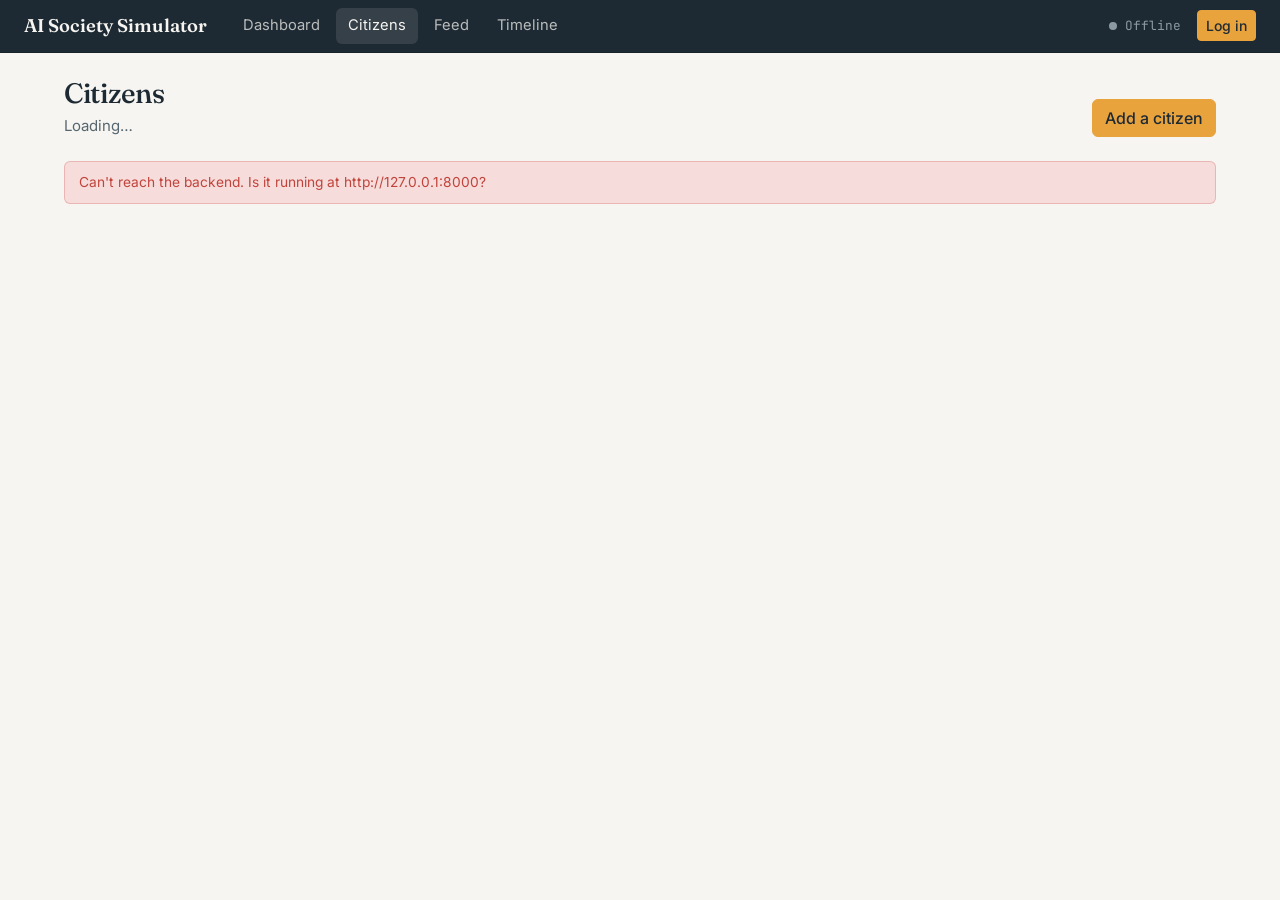
==== frontend/pages/citizens.html @ 1358359f "feat: complete the first frontend" ====
<!DOCTYPE html>
<html lang="en">
<head>
<meta charset="UTF-8" />
<meta name="viewport" content="width=device-width, initial-scale=1.0" />
<title>Citizens — AI Society Simulator</title>
<link rel="preconnect" href="https://fonts.googleapis.com" />
<link href="https://fonts.googleapis.com/css2?family=Fraunces:opsz,wght@9..144,400;9..144,600&family=Inter:wght@400;500;600&family=JetBrains+Mono:wght@400;500&display=swap" rel="stylesheet" />
<link href="https://cdn.jsdelivr.net/npm/bootstrap@5.3.3/dist/css/bootstrap.min.css" rel="stylesheet" />
<link rel="stylesheet" href="../static/css/custom.css" />
</head>
<body>

<div id="asim-nav"></div>

<main class="container-fluid px-3 px-md-4 py-4" style="max-width: 1200px;">

  <div class="d-flex justify-content-between align-items-end flex-wrap gap-3 mb-4">
    <div>
      <h1 class="h3 mb-1">Citizens</h1>
      <p class="text-ink-soft mb-0" id="citizen-count-sub">Loading…</p>
    </div>
    <button id="create-citizen-btn" class="btn btn-asim-amber">Add a citizen</button>
  </div>

  <div id="citizens-feedback" class="mb-3"></div>

  <div class="row g-3" id="citizens-grid">
    <div class="col-12 text-ink-faint">Loading citizens…</div>
  </div>

  <nav class="mt-4" id="citizens-pagination"></nav>

</main>

<script src="https://cdn.jsdelivr.net/npm/bootstrap@5.3.3/dist/js/bootstrap.bundle.min.js"></script>
<script src="../static/js/config.js"></script>
<script src="../static/js/api/client.js"></script>
<script src="../static/js/api/auth.js"></script>
<script src="../static/js/api/citizens.js"></script>
<script src="../static/js/websocket.js"></script>
<script src="../static/js/nav.js"></script>
<script src="../static/js/pages/citizens.js"></script>
</body>
</html>
---- frontend/static/css/custom.css ----
/* ==========================================================================
   AI Society Simulator — Design Tokens

   Direction: a civic observatory, not a social app. This is a control
   room for watching a population of AI citizens live their lives — so the
   palette borrows from census records and instrument panels (paper, ink,
   brass) rather than social-media brights. Two typographic voices carry
   the concept: Fraunces (serif, has personality) names citizens and
   headlines — because citizens are individuals with stories — while
   JetBrains Mono renders every number, timestamp, and tick count, because
   aggregate data is a different kind of thing than a person. Inter holds
   the UI chrome together in between.
   ========================================================================== */

:root {
  /* Palette */
  --paper: #f6f5f1;
  --paper-raised: #ffffff;
  --ink: #1e2a33;
  --ink-soft: #57666f;
  --ink-faint: #8b9aa2;
  --line: #ddd8ca;
  --line-soft: #e9e5d9;
  --amber: #e8a33d;
  --amber-soft: #fbe8c8;
  --teal: #2f6f6b;
  --teal-soft: #dcebe9;
  --brick: #c1443c;
  --brick-soft: #f6dcda;

  /* Type */
  --font-display: "Fraunces", "Iowan Old Style", serif;
  --font-body: "Inter", -apple-system, BlinkMacSystemFont, sans-serif;
  --font-mono: "JetBrains Mono", ui-monospace, monospace;

  /* Rhythm */
  --radius: 10px;
  --radius-sm: 6px;
  --shadow-card: 0 1px 2px rgba(30, 42, 51, 0.04), 0 4px 16px rgba(30, 42, 51, 0.06);
}

* {
  box-sizing: border-box;
}

html, body {
  height: 100%;
}

body {
  background: var(--paper);
  color: var(--ink);
  font-family: var(--font-body);
  font-size: 15px;
  line-height: 1.55;
  -webkit-font-smoothing: antialiased;
}

h1, h2, h3, h4, .font-display {
  font-family: var(--font-display);
  color: var(--ink);
  letter-spacing: -0.01em;
}

.font-mono, .mono, code, .stat-value, .tick-count, time {
  font-family: var(--font-mono);
  font-variant-numeric: tabular-nums;
}

a {
  color: var(--teal);
  text-decoration: none;
}
a:hover {
  color: var(--ink);
  text-decoration: underline;
}

::selection {
  background: var(--amber-soft);
}

/* Visible keyboard focus everywhere — never suppressed */
:focus-visible {
  outline: 2px solid var(--teal);
  outline-offset: 2px;
}

@media (prefers-reduced-motion: reduce) {
  *, *::before, *::after {
    animation-duration: 0.01ms !important;
    animation-iteration-count: 1 !important;
    transition-duration: 0.01ms !important;
    scroll-behavior: auto !important;
  }
}

/* ---------- Top nav ---------- */

.asim-nav {
  background: var(--ink);
  color: var(--paper);
  border-bottom: 1px solid rgba(0, 0, 0, 0.2);
}

.asim-nav .brand {
  font-family: var(--font-display);
  font-weight: 600;
  font-size: 1.15rem;
  color: var(--paper);
  display: flex;
  align-items: center;
  gap: 0.5rem;
}

.asim-nav a.nav-link {
  color: rgba(246, 245, 241, 0.72);
  font-size: 0.92rem;
  padding: 0.4rem 0.75rem;
  border-radius: var(--radius-sm);
}
.asim-nav a.nav-link:hover {
  color: var(--paper);
  text-decoration: none;
  background: rgba(255, 255, 255, 0.06);
}
.asim-nav a.nav-link.active {
  color: var(--paper);
  background: rgba(255, 255, 255, 0.1);
}

/* Signature element: the simulation pulse — a small live indicator that
   ticks with the actual tick counter, not decorative. Off by default
   (grey) until a WS connection confirms the simulation is live. */
.sim-pulse {
  display: inline-flex;
  align-items: center;
  gap: 0.5rem;
  font-family: var(--font-mono);
  font-size: 0.8rem;
  color: var(--ink-faint);
}
.sim-pulse .dot {
  width: 8px;
  height: 8px;
  border-radius: 50%;
  background: var(--ink-faint);
  flex: none;
}
.sim-pulse.live { color: var(--amber); }
.sim-pulse.live .dot {
  background: var(--amber);
  animation: pulse-beat 2.2s ease-in-out infinite;
}
@keyframes pulse-beat {
  0%, 100% { box-shadow: 0 0 0 0 rgba(232, 163, 61, 0.5); }
  50% { box-shadow: 0 0 0 6px rgba(232, 163, 61, 0); }
}

/* ---------- Cards ---------- */

.asim-card {
  background: var(--paper-raised);
  border: 1px solid var(--line-soft);
  border-radius: var(--radius);
  box-shadow: var(--shadow-card);
  padding: 1.25rem 1.4rem;
}

.stat-card .stat-label {
  font-size: 0.72rem;
  text-transform: uppercase;
  letter-spacing: 0.08em;
  color: var(--ink-soft);
  margin-bottom: 0.35rem;
}
.stat-card .stat-value {
  font-size: 1.9rem;
  font-weight: 600;
  color: var(--ink);
  line-height: 1.1;
}
.stat-card .stat-sub {
  font-size: 0.78rem;
  color: var(--ink-faint);
  margin-top: 0.3rem;
}

/* ---------- Buttons (Bootstrap overrides, kept minimal) ---------- */

.btn-asim-primary {
  background: var(--ink);
  border-color: var(--ink);
  color: var(--paper);
  font-weight: 500;
}
.btn-asim-primary:hover {
  background: #0f1720;
  border-color: #0f1720;
  color: var(--paper);
}
.btn-asim-amber {
  background: var(--amber);
  border-color: var(--amber);
  color: var(--ink);
  font-weight: 500;
}
.btn-asim-amber:hover {
  background: #d4922f;
  border-color: #d4922f;
  color: var(--ink);
}
.btn-outline-asim {
  background: transparent;
  border: 1px solid var(--line);
  color: var(--ink-soft);
}
.btn-outline-asim:hover {
  border-color: var(--ink);
  color: var(--ink);
}

/* ---------- Citizen cards ---------- */

.citizen-card {
  background: var(--paper-raised);
  border: 1px solid var(--line-soft);
  border-radius: var(--radius);
  padding: 1rem 1.1rem;
  transition: border-color 0.15s ease, transform 0.15s ease;
}
.citizen-card:hover {
  border-color: var(--teal);
}
.citizen-card .citizen-name {
  font-family: var(--font-display);
  font-size: 1.1rem;
  font-weight: 600;
}
.citizen-card .citizen-meta {
  font-size: 0.78rem;
  color: var(--ink-faint);
}
.trait-bar {
  height: 4px;
  border-radius: 2px;
  background: var(--line-soft);
  overflow: hidden;
  margin-top: 2px;
}
.trait-bar-fill {
  height: 100%;
  background: var(--teal);
}
.badge-activity {
  font-family: var(--font-mono);
  font-size: 0.68rem;
  text-transform: uppercase;
  letter-spacing: 0.04em;
  padding: 0.2rem 0.5rem;
  border-radius: 999px;
  background: var(--teal-soft);
  color: var(--teal);
}
.badge-activity.idle { background: var(--line-soft); color: var(--ink-soft); }
.badge-activity.working { background: var(--amber-soft); color: #8a611f; }

/* ---------- Feed ---------- */

.feed-post {
  border-bottom: 1px solid var(--line-soft);
  padding: 1rem 0;
}
.feed-post:first-child { padding-top: 0; }
.feed-post .post-author {
  font-family: var(--font-display);
  font-weight: 600;
  font-size: 1rem;
}
.feed-post .post-time {
  font-family: var(--font-mono);
  font-size: 0.74rem;
  color: var(--ink-faint);
}
.feed-post .post-content {
  margin: 0.4rem 0 0.5rem;
  font-size: 0.95rem;
}
.feed-post .post-actions {
  font-family: var(--font-mono);
  font-size: 0.78rem;
  color: var(--ink-soft);
  display: flex;
  gap: 1rem;
}
.feed-post.is-new {
  animation: new-post-highlight 2.5s ease-out;
}
@keyframes new-post-highlight {
  0% { background: var(--amber-soft); }
  100% { background: transparent; }
}

/* ---------- Timeline ---------- */

.timeline-event {
  position: relative;
  padding-left: 1.6rem;
  padding-bottom: 1.4rem;
  border-left: 2px solid var(--line-soft);
  margin-left: 0.4rem;
}
.timeline-event:last-child { border-left-color: transparent; }
.timeline-event::before {
  content: "";
  position: absolute;
  left: -6px;
  top: 2px;
  width: 10px;
  height: 10px;
  border-radius: 50%;
  background: var(--teal);
  border: 2px solid var(--paper);
}
.timeline-event.category-happiness::before { background: var(--brick); }
.timeline-event.category-population::before { background: var(--amber); }
.timeline-event .event-tick {
  font-family: var(--font-mono);
  font-size: 0.72rem;
  color: var(--ink-faint);
  text-transform: uppercase;
  letter-spacing: 0.05em;
}
.timeline-event .event-title {
  font-family: var(--font-display);
  font-weight: 600;
  font-size: 1.02rem;
  margin: 0.15rem 0 0.2rem;
}
.timeline-event .event-desc {
  font-size: 0.88rem;
  color: var(--ink-soft);
}

/* ---------- Login ---------- */

.auth-shell {
  min-height: 100%;
  display: flex;
  align-items: center;
  justify-content: center;
  padding: 2rem 1rem;
}
.auth-card {
  width: 100%;
  max-width: 380px;
}
.auth-card .brand-mark {
  font-family: var(--font-display);
  font-size: 1.6rem;
  font-weight: 600;
}
.auth-card .brand-tagline {
  color: var(--ink-soft);
  font-size: 0.85rem;
  margin-bottom: 1.5rem;
}

/* ---------- Utility ---------- */

.text-ink-soft { color: var(--ink-soft); }
.text-ink-faint { color: var(--ink-faint); }
.text-amber { color: var(--amber); }
.text-teal { color: var(--teal); }
.text-brick { color: var(--brick); }
.empty-state {
  text-align: center;
  padding: 3rem 1rem;
  color: var(--ink-faint);
}
.form-control:focus {
  border-color: var(--teal);
  box-shadow: 0 0 0 0.2rem rgba(47, 111, 107, 0.12);
}
.alert-asim-error {
  background: var(--brick-soft);
  color: var(--brick);
  border: 1px solid rgba(193, 68, 60, 0.25);
  border-radius: var(--radius-sm);
  padding: 0.6rem 0.85rem;
  font-size: 0.86rem;
}
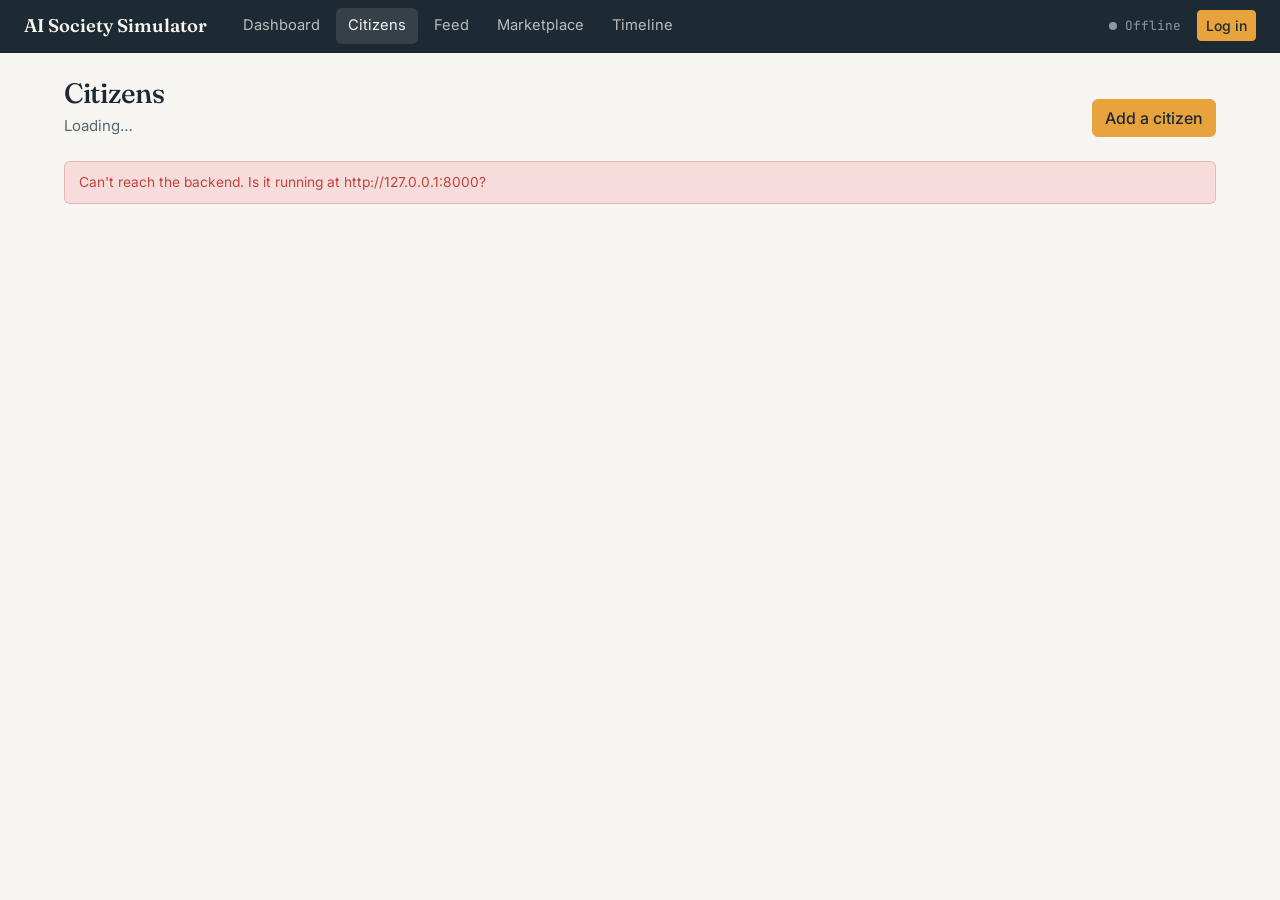
==== commit a1cdc95f: "Add market place" ====
--- a/frontend/pages/citizens.html
+++ b/frontend/pages/citizens.html
@@ -33,6 +33,52 @@
 
 </main>
 
+<!-- Citizen detail modal -->
+<div class="modal fade" id="citizen-detail-modal" tabindex="-1">
+  <div class="modal-dialog modal-dialog-scrollable">
+    <div class="modal-content">
+      <div class="modal-header">
+        <h5 class="modal-title font-display" id="detail-citizen-name">—</h5>
+        <button type="button" class="btn-close" data-bs-dismiss="modal"></button>
+      </div>
+      <div class="modal-body">
+        <p class="text-ink-faint small mb-3" id="detail-citizen-meta">—</p>
+
+        <div class="row g-2 mb-3">
+          <div class="col-4">
+            <div class="citizen-modal-stat">
+              <div class="label">Wallet</div>
+              <div class="value" id="detail-wallet">—</div>
+            </div>
+          </div>
+          <div class="col-4">
+            <div class="citizen-modal-stat">
+              <div class="label">Mood</div>
+              <div class="value" id="detail-mood">—</div>
+            </div>
+          </div>
+          <div class="col-4">
+            <div class="citizen-modal-stat">
+              <div class="label">Activity</div>
+              <div class="value" id="detail-activity" style="font-size:0.85rem;">—</div>
+            </div>
+          </div>
+        </div>
+
+        <h6 class="small text-uppercase text-ink-faint mb-2" style="letter-spacing:0.05em;">Recent purchases</h6>
+        <div id="detail-purchases" class="mb-3">
+          <div class="text-ink-faint small">Loading…</div>
+        </div>
+
+        <h6 class="small text-uppercase text-ink-faint mb-2" style="letter-spacing:0.05em;">Recent memories</h6>
+        <div id="detail-memories">
+          <div class="text-ink-faint small">Loading…</div>
+        </div>
+      </div>
+    </div>
+  </div>
+</div>
+
 <script src="https://cdn.jsdelivr.net/npm/bootstrap@5.3.3/dist/js/bootstrap.bundle.min.js"></script>
 <script src="../static/js/config.js"></script>
 <script src="../static/js/api/client.js"></script>
--- a/frontend/static/css/custom.css
+++ b/frontend/static/css/custom.css
@@ -342,6 +342,73 @@
   color: var(--ink-soft);
 }
 
+/* ---------- Shops / Marketplace ---------- */
+
+.shop-card {
+  background: var(--paper-raised);
+  border: 1px solid var(--line-soft);
+  border-radius: var(--radius);
+  padding: 1.1rem 1.25rem;
+  box-shadow: var(--shadow-card);
+  height: 100%;
+}
+.shop-card .shop-name {
+  font-family: var(--font-display);
+  font-size: 1.15rem;
+  font-weight: 600;
+}
+.badge-category {
+  font-family: var(--font-mono);
+  font-size: 0.66rem;
+  text-transform: uppercase;
+  letter-spacing: 0.05em;
+  padding: 0.18rem 0.5rem;
+  border-radius: 999px;
+  background: var(--amber-soft);
+  color: #8a611f;
+}
+.product-row {
+  display: flex;
+  justify-content: space-between;
+  align-items: baseline;
+  padding: 0.4rem 0;
+  border-bottom: 1px solid var(--line-soft);
+  font-size: 0.88rem;
+}
+.product-row:last-child { border-bottom: none; }
+.product-row .product-price {
+  font-family: var(--font-mono);
+  color: var(--teal);
+  font-weight: 500;
+}
+
+/* ---------- Citizen detail modal ---------- */
+
+.citizen-modal-stat {
+  text-align: center;
+  padding: 0.6rem 0.4rem;
+  background: var(--paper);
+  border-radius: var(--radius-sm);
+}
+.citizen-modal-stat .label {
+  font-size: 0.68rem;
+  text-transform: uppercase;
+  letter-spacing: 0.05em;
+  color: var(--ink-faint);
+}
+.citizen-modal-stat .value {
+  font-family: var(--font-mono);
+  font-size: 1.1rem;
+  font-weight: 600;
+}
+.modal-list-item {
+  padding: 0.5rem 0;
+  border-bottom: 1px solid var(--line-soft);
+  font-size: 0.85rem;
+}
+.modal-list-item:last-child { border-bottom: none; }
+.citizen-card { cursor: pointer; }
+
 /* ---------- Login ---------- */
 
 .auth-shell {
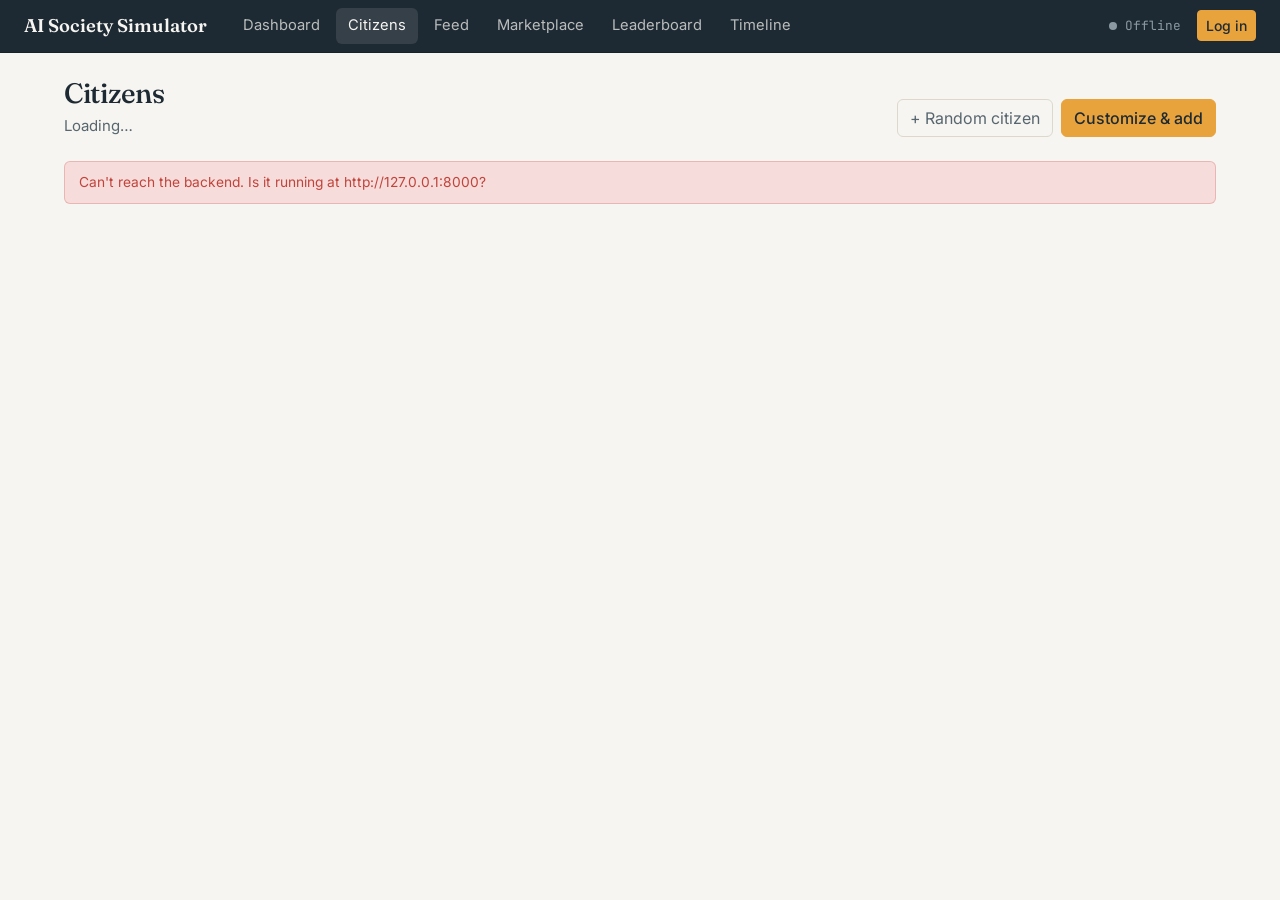
==== commit f8f2ed79: "Adding visual of the Citizens" ====
--- a/frontend/pages/citizens.html
+++ b/frontend/pages/citizens.html
@@ -20,7 +20,10 @@
       <h1 class="h3 mb-1">Citizens</h1>
       <p class="text-ink-soft mb-0" id="citizen-count-sub">Loading…</p>
     </div>
-    <button id="create-citizen-btn" class="btn btn-asim-amber">Add a citizen</button>
+    <div class="d-flex gap-2">
+      <button id="create-citizen-btn" class="btn btn-outline-asim">+ Random citizen</button>
+      <button id="customize-citizen-btn" class="btn btn-asim-amber" data-bs-toggle="modal" data-bs-target="#customize-modal">Customize &amp; add</button>
+    </div>
   </div>
 
   <div id="citizens-feedback" class="mb-3"></div>
@@ -32,6 +35,57 @@
   <nav class="mt-4" id="citizens-pagination"></nav>
 
 </main>
+
+<!-- Customize & add citizen modal -->
+<div class="modal fade" id="customize-modal" tabindex="-1">
+  <div class="modal-dialog">
+    <div class="modal-content">
+      <div class="modal-header">
+        <h5 class="modal-title font-display">Customize a new citizen</h5>
+        <button type="button" class="btn-close" data-bs-dismiss="modal"></button>
+      </div>
+      <div class="modal-body">
+        <div id="customize-error" class="alert-asim-error mb-3 d-none"></div>
+        <form id="customize-form">
+          <div class="row g-2 mb-2">
+            <div class="col-8">
+              <label class="form-label small text-ink-soft">Name (optional)</label>
+              <input type="text" class="form-control" id="cust-name" maxlength="100" placeholder="Randomized if blank" />
+            </div>
+            <div class="col-4">
+              <label class="form-label small text-ink-soft">Age</label>
+              <input type="number" class="form-control" id="cust-age" min="0" max="120" placeholder="Random" />
+            </div>
+          </div>
+          <div class="row g-2 mb-3">
+            <div class="col-6">
+              <label class="form-label small text-ink-soft">Job</label>
+              <select class="form-select" id="cust-job">
+                <option value="">Random</option>
+              </select>
+            </div>
+            <div class="col-6">
+              <label class="form-label small text-ink-soft">Neighborhood</label>
+              <select class="form-select" id="cust-neighborhood">
+                <option value="">Random</option>
+              </select>
+            </div>
+          </div>
+
+          <div class="form-check mb-2">
+            <input class="form-check-input" type="checkbox" id="cust-personality-toggle">
+            <label class="form-check-label small" for="cust-personality-toggle">Customize personality (otherwise randomized)</label>
+          </div>
+          <div id="cust-personality-sliders" class="d-none">
+            <div id="cust-traits"></div>
+          </div>
+
+          <button type="submit" class="btn btn-asim-primary w-100 mt-3">Add citizen</button>
+        </form>
+      </div>
+    </div>
+  </div>
+</div>
 
 <!-- Citizen detail modal -->
 <div class="modal fade" id="citizen-detail-modal" tabindex="-1">
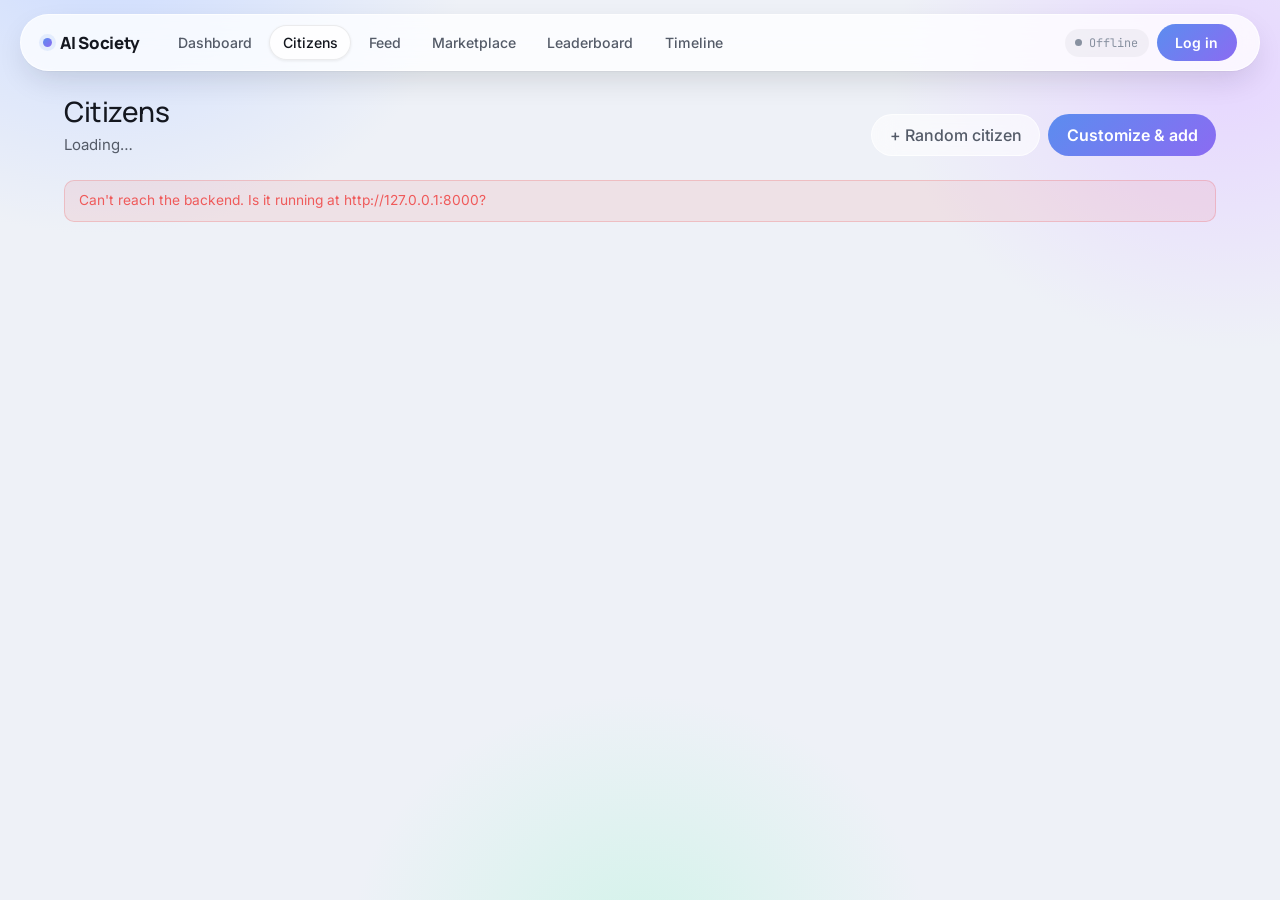
==== commit 27acbc5f: "visual" ====
--- a/frontend/pages/citizens.html
+++ b/frontend/pages/citizens.html
@@ -5,7 +5,7 @@
 <meta name="viewport" content="width=device-width, initial-scale=1.0" />
 <title>Citizens — AI Society Simulator</title>
 <link rel="preconnect" href="https://fonts.googleapis.com" />
-<link href="https://fonts.googleapis.com/css2?family=Fraunces:opsz,wght@9..144,400;9..144,600&family=Inter:wght@400;500;600&family=JetBrains+Mono:wght@400;500&display=swap" rel="stylesheet" />
+<link href="https://fonts.googleapis.com/css2?family=Fraunces:ital,opsz,wght@0,9..144,500;0,9..144,600;1,9..144,500&family=Manrope:wght@600;700;800&family=Inter:wght@400;500;600&family=JetBrains+Mono:wght@400;500&display=swap" rel="stylesheet" />
 <link href="https://cdn.jsdelivr.net/npm/bootstrap@5.3.3/dist/css/bootstrap.min.css" rel="stylesheet" />
 <link rel="stylesheet" href="../static/css/custom.css" />
 </head>
@@ -135,6 +135,7 @@
 
 <script src="https://cdn.jsdelivr.net/npm/bootstrap@5.3.3/dist/js/bootstrap.bundle.min.js"></script>
 <script src="../static/js/config.js"></script>
+<script src="../static/js/avatar.js"></script>
 <script src="../static/js/api/client.js"></script>
 <script src="../static/js/api/auth.js"></script>
 <script src="../static/js/api/citizens.js"></script>
--- a/frontend/static/css/custom.css
+++ b/frontend/static/css/custom.css
@@ -1,90 +1,117 @@
 /* ==========================================================================
-   AI Society Simulator — Design Tokens
-
-   Direction: a civic observatory, not a social app. This is a control
-   room for watching a population of AI citizens live their lives — so the
-   palette borrows from census records and instrument panels (paper, ink,
-   brass) rather than social-media brights. Two typographic voices carry
-   the concept: Fraunces (serif, has personality) names citizens and
-   headlines — because citizens are individuals with stories — while
-   JetBrains Mono renders every number, timestamp, and tick count, because
-   aggregate data is a different kind of thing than a person. Inter holds
-   the UI chrome together in between.
+   AI Society Simulator — Design Tokens (v2: Premium Glass)
+
+   Direction: an Apple-style translucent control room for watching a live
+   population of AI citizens. Frosted glass panels float over a soft,
+   barely-moving gradient field — the city hums quietly behind the UI.
+   Signature idea: every citizen gets a circular avatar with a colored
+   "alive" ring that reflects what they're doing *right now* (working /
+   socializing / sleeping) — the avatar isn't decoration, it's a live
+   status indicator, which is what actually ties "premium glass" back to
+   "a civilization simulator" instead of being generic chrome.
+   Typographic duality kept as the one signature accessory: citizen NAMES
+   render in a warm serif (these are individuals with stories), while all
+   system chrome and data render in clean geometric sans / mono — glass
+   panels stay quiet so the avatars and names read as the living part.
    ========================================================================== */
 
 :root {
-  /* Palette */
-  --paper: #f6f5f1;
-  --paper-raised: #ffffff;
-  --ink: #1e2a33;
-  --ink-soft: #57666f;
-  --ink-faint: #8b9aa2;
-  --line: #ddd8ca;
-  --line-soft: #e9e5d9;
-  --amber: #e8a33d;
-  --amber-soft: #fbe8c8;
-  --teal: #2f6f6b;
-  --teal-soft: #dcebe9;
-  --brick: #c1443c;
-  --brick-soft: #f6dcda;
+  /* Canvas + glass */
+  --bg-base: #eef1f7;
+  --bg-blob-a: #cddcff;
+  --bg-blob-b: #e6d6ff;
+  --bg-blob-c: #d3f3ea;
+  --glass: rgba(255, 255, 255, 0.6);
+  --glass-strong: rgba(255, 255, 255, 0.78);
+  --glass-border: rgba(255, 255, 255, 0.7);
+  --glass-shadow: 0 1px 1px rgba(20, 23, 31, 0.03), 0 12px 32px -8px rgba(20, 23, 31, 0.16);
+  --glass-shadow-lg: 0 1px 1px rgba(20, 23, 31, 0.04), 0 24px 60px -12px rgba(20, 23, 31, 0.22);
+
+  /* Ink */
+  --ink: #14171f;
+  --ink-soft: #545b68;
+  --ink-faint: #8891a0;
+  --line: rgba(20, 23, 31, 0.08);
+  --line-soft: rgba(20, 23, 31, 0.05);
+
+  /* Accent — vivid but tasteful blue -> violet, used sparingly */
+  --accent-a: #5b8def;
+  --accent-b: #8b6bf2;
+  --accent-grad: linear-gradient(135deg, var(--accent-a), var(--accent-b));
+  --accent-solid: #5b7fea;
+  --accent-soft: rgba(91, 141, 239, 0.12);
+
+  /* Status / "alive" ring colors — the signature element */
+  --status-working: #f5a623;
+  --status-social: #22c3a6;
+  --status-sleeping: #94a3b8;
+  --status-idle: #c2c8d4;
+  --status-posting: #b06bf2;
+
+  --danger: #ef5a5a;
+  --danger-soft: rgba(239, 90, 90, 0.1);
 
   /* Type */
-  --font-display: "Fraunces", "Iowan Old Style", serif;
+  --font-display: "Manrope", -apple-system, BlinkMacSystemFont, sans-serif;
   --font-body: "Inter", -apple-system, BlinkMacSystemFont, sans-serif;
+  --font-serif: "Fraunces", "Iowan Old Style", serif;
   --font-mono: "JetBrains Mono", ui-monospace, monospace;
 
-  /* Rhythm */
-  --radius: 10px;
-  --radius-sm: 6px;
-  --shadow-card: 0 1px 2px rgba(30, 42, 51, 0.04), 0 4px 16px rgba(30, 42, 51, 0.06);
-}
-
-* {
-  box-sizing: border-box;
-}
-
-html, body {
-  height: 100%;
-}
+  --radius-sm: 10px;
+  --radius: 18px;
+  --radius-lg: 26px;
+  --radius-pill: 999px;
+}
+
+* { box-sizing: border-box; }
+html, body { height: 100%; }
 
 body {
-  background: var(--paper);
+  background: var(--bg-base);
   color: var(--ink);
   font-family: var(--font-body);
   font-size: 15px;
   line-height: 1.55;
   -webkit-font-smoothing: antialiased;
+  position: relative;
+  min-height: 100vh;
+}
+
+/* Ambient gradient field behind everything — fixed, soft, mostly still.
+   This is what makes glass panels feel like they're floating in air
+   rather than sitting on a flat color. */
+body::before {
+  content: "";
+  position: fixed;
+  inset: 0;
+  z-index: -1;
+  background:
+    radial-gradient(38rem 30rem at 8% -6%, var(--bg-blob-a) 0%, transparent 60%),
+    radial-gradient(34rem 28rem at 96% 8%, var(--bg-blob-b) 0%, transparent 62%),
+    radial-gradient(30rem 26rem at 50% 105%, var(--bg-blob-c) 0%, transparent 60%),
+    var(--bg-base);
+  filter: blur(0px);
+  animation: drift 40s ease-in-out infinite alternate;
+}
+@keyframes drift {
+  0% { background-position: 0% 0%, 100% 0%, 50% 100%; }
+  100% { background-position: 4% 3%, 96% 5%, 54% 97%; }
 }
 
 h1, h2, h3, h4, .font-display {
   font-family: var(--font-display);
   color: var(--ink);
-  letter-spacing: -0.01em;
-}
-
-.font-mono, .mono, code, .stat-value, .tick-count, time {
-  font-family: var(--font-mono);
-  font-variant-numeric: tabular-nums;
-}
-
-a {
-  color: var(--teal);
-  text-decoration: none;
-}
-a:hover {
-  color: var(--ink);
-  text-decoration: underline;
-}
-
-::selection {
-  background: var(--amber-soft);
-}
-
-/* Visible keyboard focus everywhere — never suppressed */
-:focus-visible {
-  outline: 2px solid var(--teal);
-  outline-offset: 2px;
-}
+  letter-spacing: -0.015em;
+  font-weight: 700;
+}
+.font-serif { font-family: var(--font-serif); }
+.font-mono, .mono, code, .stat-value, time { font-family: var(--font-mono); font-variant-numeric: tabular-nums; }
+
+a { color: var(--accent-solid); text-decoration: none; transition: color 0.15s ease; }
+a:hover { color: var(--ink); }
+
+::selection { background: var(--accent-soft); }
+:focus-visible { outline: 2px solid var(--accent-solid); outline-offset: 3px; border-radius: 4px; }
 
 @media (prefers-reduced-motion: reduce) {
   *, *::before, *::after {
@@ -95,365 +122,271 @@
   }
 }
 
-/* ---------- Top nav ---------- */
-
+/* ---------- Glass primitives ---------- */
+
+.glass {
+  background: var(--glass);
+  backdrop-filter: blur(24px) saturate(160%);
+  -webkit-backdrop-filter: blur(24px) saturate(160%);
+  border: 1px solid var(--glass-border);
+  box-shadow: var(--glass-shadow);
+}
+
+.asim-card {
+  background: var(--glass);
+  backdrop-filter: blur(24px) saturate(160%);
+  -webkit-backdrop-filter: blur(24px) saturate(160%);
+  border: 1px solid var(--glass-border);
+  border-radius: var(--radius);
+  box-shadow: var(--glass-shadow);
+  padding: 1.4rem 1.5rem;
+  transition: box-shadow 0.2s ease, transform 0.2s ease;
+}
+
+/* ---------- Top nav: floating glass pill ---------- */
+
+.asim-nav-wrap {
+  position: sticky;
+  top: 0;
+  z-index: 40;
+  padding: 0.9rem 1rem 0;
+}
 .asim-nav {
-  background: var(--ink);
-  color: var(--paper);
-  border-bottom: 1px solid rgba(0, 0, 0, 0.2);
-}
-
+  max-width: 1240px;
+  margin: 0 auto;
+  background: var(--glass-strong);
+  backdrop-filter: blur(28px) saturate(180%);
+  -webkit-backdrop-filter: blur(28px) saturate(180%);
+  border: 1px solid var(--glass-border);
+  border-radius: var(--radius-pill);
+  box-shadow: var(--glass-shadow);
+  padding: 0.55rem 0.9rem;
+}
 .asim-nav .brand {
   font-family: var(--font-display);
-  font-weight: 600;
-  font-size: 1.15rem;
-  color: var(--paper);
+  font-weight: 800;
+  font-size: 1.05rem;
+  color: var(--ink);
   display: flex;
   align-items: center;
   gap: 0.5rem;
-}
-
+  letter-spacing: -0.02em;
+}
+.asim-nav .brand .brand-dot {
+  width: 9px; height: 9px; border-radius: 50%;
+  background: var(--accent-grad);
+  box-shadow: 0 0 0 4px var(--accent-soft);
+}
 .asim-nav a.nav-link {
-  color: rgba(246, 245, 241, 0.72);
-  font-size: 0.92rem;
-  padding: 0.4rem 0.75rem;
-  border-radius: var(--radius-sm);
-}
-.asim-nav a.nav-link:hover {
-  color: var(--paper);
-  text-decoration: none;
-  background: rgba(255, 255, 255, 0.06);
-}
-.asim-nav a.nav-link.active {
-  color: var(--paper);
-  background: rgba(255, 255, 255, 0.1);
-}
-
-/* Signature element: the simulation pulse — a small live indicator that
-   ticks with the actual tick counter, not decorative. Off by default
-   (grey) until a WS connection confirms the simulation is live. */
+  color: var(--ink-soft);
+  font-size: 0.88rem;
+  font-weight: 500;
+  padding: 0.42rem 0.85rem;
+  border-radius: var(--radius-pill);
+  transition: background 0.15s ease, color 0.15s ease;
+}
+.asim-nav a.nav-link:hover { color: var(--ink); background: rgba(20, 23, 31, 0.05); text-decoration: none; }
+.asim-nav a.nav-link.active { color: var(--ink); background: var(--glass-strong); box-shadow: 0 1px 3px rgba(20,23,31,0.08), inset 0 0 0 1px var(--line); }
+
 .sim-pulse {
+  display: inline-flex; align-items: center; gap: 0.45rem;
+  font-family: var(--font-mono); font-size: 0.74rem; color: var(--ink-faint);
+  padding: 0.3rem 0.65rem; border-radius: var(--radius-pill);
+  background: rgba(20, 23, 31, 0.04);
+}
+.sim-pulse .dot { width: 7px; height: 7px; border-radius: 50%; background: var(--ink-faint); flex: none; }
+.sim-pulse.live { color: var(--status-social); background: rgba(34, 195, 166, 0.1); }
+.sim-pulse.live .dot { background: var(--status-social); animation: pulse-beat 2.2s ease-in-out infinite; }
+@keyframes pulse-beat {
+  0%, 100% { box-shadow: 0 0 0 0 rgba(34, 195, 166, 0.45); }
+  50% { box-shadow: 0 0 0 5px rgba(34, 195, 166, 0); }
+}
+
+/* ---------- Avatars — the signature element ---------- */
+/* A citizen's avatar carries a colored ring showing their current
+   activity, so "who is this" and "what are they doing right now" read
+   in one glance — this is what makes the glass premium look actually
+   about the simulation, not just decoration. */
+
+.avatar {
+  border-radius: 50%;
+  display: block;
+  background: var(--line-soft);
+  object-fit: cover;
+  flex: none;
+}
+.avatar-ring {
+  border-radius: 50%;
+  padding: 2.5px;
+  background: var(--status-idle);
   display: inline-flex;
-  align-items: center;
-  gap: 0.5rem;
-  font-family: var(--font-mono);
-  font-size: 0.8rem;
-  color: var(--ink-faint);
-}
-.sim-pulse .dot {
-  width: 8px;
-  height: 8px;
-  border-radius: 50%;
-  background: var(--ink-faint);
   flex: none;
-}
-.sim-pulse.live { color: var(--amber); }
-.sim-pulse.live .dot {
-  background: var(--amber);
-  animation: pulse-beat 2.2s ease-in-out infinite;
-}
-@keyframes pulse-beat {
-  0%, 100% { box-shadow: 0 0 0 0 rgba(232, 163, 61, 0.5); }
-  50% { box-shadow: 0 0 0 6px rgba(232, 163, 61, 0); }
-}
-
-/* ---------- Cards ---------- */
-
-.asim-card {
-  background: var(--paper-raised);
-  border: 1px solid var(--line-soft);
+  transition: background 0.3s ease;
+}
+.avatar-ring.status-working { background: linear-gradient(135deg, var(--status-working), #ffd08a); }
+.avatar-ring.status-socializing { background: linear-gradient(135deg, var(--status-social), #7fe9d3); }
+.avatar-ring.status-sleeping { background: var(--status-sleeping); }
+.avatar-ring.status-idle { background: var(--status-idle); }
+.avatar-ring.status-posting { background: linear-gradient(135deg, var(--status-posting), #cba3ff); }
+.avatar-ring.status-eating { background: linear-gradient(135deg, #ff9a7a, #ffc39a); }
+.avatar-ring .avatar { border: 2px solid var(--glass-strong); }
+
+/* ---------- Stat cards ---------- */
+
+.stat-card .stat-label {
+  font-size: 0.7rem; text-transform: uppercase; letter-spacing: 0.09em;
+  color: var(--ink-faint); margin-bottom: 0.4rem; font-weight: 600;
+}
+.stat-card .stat-value { font-size: 1.9rem; font-weight: 800; color: var(--ink); line-height: 1.1; font-family: var(--font-display); }
+.stat-card .stat-sub { font-size: 0.78rem; color: var(--ink-faint); margin-top: 0.3rem; }
+
+/* ---------- Buttons ---------- */
+
+.btn-asim-primary {
+  background: var(--ink); border-color: var(--ink); color: #fff;
+  font-weight: 600; border-radius: var(--radius-pill);
+  padding: 0.5rem 1.15rem; transition: transform 0.12s ease, box-shadow 0.12s ease;
+}
+.btn-asim-primary:hover { background: #05070c; border-color: #05070c; color: #fff; transform: translateY(-1px); box-shadow: 0 8px 20px -6px rgba(20,23,31,0.35); }
+
+.btn-asim-amber {
+  background: var(--accent-grad); border: none; color: #fff;
+  font-weight: 600; border-radius: var(--radius-pill);
+  padding: 0.5rem 1.15rem; transition: transform 0.12s ease, box-shadow 0.12s ease;
+}
+.btn-asim-amber:hover { color: #fff; transform: translateY(-1px); box-shadow: 0 10px 24px -8px rgba(91,141,239,0.5); }
+
+.btn-outline-asim {
+  background: var(--glass); border: 1px solid var(--glass-border); color: var(--ink-soft);
+  border-radius: var(--radius-pill); backdrop-filter: blur(12px);
+  padding: 0.5rem 1.1rem; font-weight: 500; transition: all 0.15s ease;
+}
+.btn-outline-asim:hover { border-color: var(--accent-solid); color: var(--ink); }
+
+/* ---------- Citizen cards ---------- */
+
+.citizen-card {
+  background: var(--glass);
+  backdrop-filter: blur(20px) saturate(160%);
+  -webkit-backdrop-filter: blur(20px) saturate(160%);
+  border: 1px solid var(--glass-border);
   border-radius: var(--radius);
-  box-shadow: var(--shadow-card);
-  padding: 1.25rem 1.4rem;
-}
-
-.stat-card .stat-label {
-  font-size: 0.72rem;
-  text-transform: uppercase;
-  letter-spacing: 0.08em;
-  color: var(--ink-soft);
-  margin-bottom: 0.35rem;
-}
-.stat-card .stat-value {
-  font-size: 1.9rem;
-  font-weight: 600;
-  color: var(--ink);
-  line-height: 1.1;
-}
-.stat-card .stat-sub {
-  font-size: 0.78rem;
-  color: var(--ink-faint);
-  margin-top: 0.3rem;
-}
-
-/* ---------- Buttons (Bootstrap overrides, kept minimal) ---------- */
-
-.btn-asim-primary {
-  background: var(--ink);
-  border-color: var(--ink);
-  color: var(--paper);
-  font-weight: 500;
-}
-.btn-asim-primary:hover {
-  background: #0f1720;
-  border-color: #0f1720;
-  color: var(--paper);
-}
-.btn-asim-amber {
-  background: var(--amber);
-  border-color: var(--amber);
-  color: var(--ink);
-  font-weight: 500;
-}
-.btn-asim-amber:hover {
-  background: #d4922f;
-  border-color: #d4922f;
-  color: var(--ink);
-}
-.btn-outline-asim {
-  background: transparent;
-  border: 1px solid var(--line);
-  color: var(--ink-soft);
-}
-.btn-outline-asim:hover {
-  border-color: var(--ink);
-  color: var(--ink);
-}
-
-/* ---------- Citizen cards ---------- */
-
-.citizen-card {
-  background: var(--paper-raised);
-  border: 1px solid var(--line-soft);
-  border-radius: var(--radius);
-  padding: 1rem 1.1rem;
-  transition: border-color 0.15s ease, transform 0.15s ease;
-}
-.citizen-card:hover {
-  border-color: var(--teal);
-}
-.citizen-card .citizen-name {
-  font-family: var(--font-display);
-  font-size: 1.1rem;
-  font-weight: 600;
-}
-.citizen-card .citizen-meta {
-  font-size: 0.78rem;
-  color: var(--ink-faint);
-}
-.trait-bar {
-  height: 4px;
-  border-radius: 2px;
-  background: var(--line-soft);
-  overflow: hidden;
-  margin-top: 2px;
-}
-.trait-bar-fill {
-  height: 100%;
-  background: var(--teal);
-}
+  padding: 1.1rem 1.2rem;
+  box-shadow: var(--glass-shadow);
+  transition: transform 0.18s ease, box-shadow 0.18s ease, border-color 0.18s ease;
+  cursor: pointer;
+}
+.citizen-card:hover { transform: translateY(-3px); box-shadow: var(--glass-shadow-lg); border-color: rgba(91,141,239,0.35); }
+.citizen-card .citizen-name { font-family: var(--font-serif); font-size: 1.12rem; font-weight: 600; color: var(--ink); }
+.citizen-card .citizen-meta { font-size: 0.78rem; color: var(--ink-faint); }
+
+.trait-bar { height: 5px; border-radius: 3px; background: var(--line-soft); overflow: hidden; margin-top: 2px; }
+.trait-bar-fill { height: 100%; background: var(--accent-grad); border-radius: 3px; }
+
 .badge-activity {
-  font-family: var(--font-mono);
-  font-size: 0.68rem;
-  text-transform: uppercase;
-  letter-spacing: 0.04em;
-  padding: 0.2rem 0.5rem;
-  border-radius: 999px;
-  background: var(--teal-soft);
-  color: var(--teal);
-}
-.badge-activity.idle { background: var(--line-soft); color: var(--ink-soft); }
-.badge-activity.working { background: var(--amber-soft); color: #8a611f; }
+  font-family: var(--font-mono); font-size: 0.66rem; text-transform: uppercase;
+  letter-spacing: 0.05em; padding: 0.22rem 0.55rem; border-radius: var(--radius-pill);
+  background: var(--accent-soft); color: var(--accent-solid); font-weight: 600;
+}
+.badge-activity.idle { background: rgba(20,23,31,0.06); color: var(--ink-soft); }
+.badge-activity.working { background: rgba(245,166,35,0.14); color: #a86a12; }
 
 /* ---------- Feed ---------- */
 
 .feed-post {
   border-bottom: 1px solid var(--line-soft);
-  padding: 1rem 0;
+  padding: 1.1rem 0;
+  display: flex;
+  gap: 0.85rem;
 }
 .feed-post:first-child { padding-top: 0; }
-.feed-post .post-author {
-  font-family: var(--font-display);
-  font-weight: 600;
-  font-size: 1rem;
-}
-.feed-post .post-time {
-  font-family: var(--font-mono);
-  font-size: 0.74rem;
-  color: var(--ink-faint);
-}
-.feed-post .post-content {
-  margin: 0.4rem 0 0.5rem;
-  font-size: 0.95rem;
-}
-.feed-post .post-actions {
-  font-family: var(--font-mono);
-  font-size: 0.78rem;
-  color: var(--ink-soft);
-  display: flex;
-  gap: 1rem;
-}
-.feed-post.is-new {
-  animation: new-post-highlight 2.5s ease-out;
-}
+.feed-post .post-author { font-family: var(--font-serif); font-weight: 600; font-size: 1rem; }
+.feed-post .post-time { font-family: var(--font-mono); font-size: 0.72rem; color: var(--ink-faint); }
+.feed-post .post-content { margin: 0.35rem 0 0.5rem; font-size: 0.95rem; }
+.feed-post .post-actions { font-family: var(--font-mono); font-size: 0.76rem; color: var(--ink-soft); display: flex; gap: 1rem; }
+.feed-post.is-new { animation: new-post-highlight 2.5s ease-out; }
 @keyframes new-post-highlight {
-  0% { background: var(--amber-soft); }
+  0% { background: var(--accent-soft); border-radius: var(--radius-sm); }
   100% { background: transparent; }
 }
+.feed-comment { display: flex; gap: 0.6rem; margin-top: 0.6rem; }
+.feed-comment.is-reply { margin-left: 2.2rem; }
 
 /* ---------- Timeline ---------- */
 
 .timeline-event {
-  position: relative;
-  padding-left: 1.6rem;
-  padding-bottom: 1.4rem;
-  border-left: 2px solid var(--line-soft);
-  margin-left: 0.4rem;
+  position: relative; padding-left: 1.7rem; padding-bottom: 1.5rem;
+  border-left: 2px solid var(--line-soft); margin-left: 0.4rem;
 }
 .timeline-event:last-child { border-left-color: transparent; }
 .timeline-event::before {
-  content: "";
-  position: absolute;
-  left: -6px;
-  top: 2px;
-  width: 10px;
-  height: 10px;
-  border-radius: 50%;
-  background: var(--teal);
-  border: 2px solid var(--paper);
-}
-.timeline-event.category-happiness::before { background: var(--brick); }
-.timeline-event.category-population::before { background: var(--amber); }
-.timeline-event .event-tick {
-  font-family: var(--font-mono);
-  font-size: 0.72rem;
-  color: var(--ink-faint);
-  text-transform: uppercase;
-  letter-spacing: 0.05em;
-}
-.timeline-event .event-title {
-  font-family: var(--font-display);
-  font-weight: 600;
-  font-size: 1.02rem;
-  margin: 0.15rem 0 0.2rem;
-}
-.timeline-event .event-desc {
-  font-size: 0.88rem;
-  color: var(--ink-soft);
-}
-
-/* ---------- Shops / Marketplace ---------- */
-
-.shop-card {
-  background: var(--paper-raised);
-  border: 1px solid var(--line-soft);
-  border-radius: var(--radius);
-  padding: 1.1rem 1.25rem;
-  box-shadow: var(--shadow-card);
-  height: 100%;
-}
-.shop-card .shop-name {
-  font-family: var(--font-display);
-  font-size: 1.15rem;
-  font-weight: 600;
-}
-.badge-category {
-  font-family: var(--font-mono);
-  font-size: 0.66rem;
-  text-transform: uppercase;
-  letter-spacing: 0.05em;
-  padding: 0.18rem 0.5rem;
-  border-radius: 999px;
-  background: var(--amber-soft);
-  color: #8a611f;
-}
-.product-row {
-  display: flex;
-  justify-content: space-between;
-  align-items: baseline;
-  padding: 0.4rem 0;
-  border-bottom: 1px solid var(--line-soft);
-  font-size: 0.88rem;
-}
+  content: ""; position: absolute; left: -6px; top: 2px;
+  width: 11px; height: 11px; border-radius: 50%;
+  background: var(--accent-grad); border: 2px solid var(--bg-base);
+  box-shadow: 0 0 0 3px var(--glass-strong);
+}
+.timeline-event.category-happiness::before { background: var(--danger); }
+.timeline-event.category-population::before { background: var(--status-working); }
+.timeline-event .event-tick { font-family: var(--font-mono); font-size: 0.72rem; color: var(--ink-faint); text-transform: uppercase; letter-spacing: 0.05em; }
+.timeline-event .event-title { font-family: var(--font-display); font-weight: 700; font-size: 1.02rem; margin: 0.15rem 0 0.2rem; }
+.timeline-event .event-desc { font-size: 0.88rem; color: var(--ink-soft); }
+
+/* ---------- Shops ---------- */
+
+.shop-card { background: var(--glass); backdrop-filter: blur(20px) saturate(160%); border: 1px solid var(--glass-border); border-radius: var(--radius); padding: 1.2rem; box-shadow: var(--glass-shadow); }
+.shop-card .shop-name { font-family: var(--font-display); font-weight: 700; font-size: 1.05rem; }
+.badge-category { font-size: 0.68rem; text-transform: uppercase; letter-spacing: 0.05em; padding: 0.2rem 0.55rem; border-radius: var(--radius-pill); background: var(--accent-soft); color: var(--accent-solid); font-weight: 600; }
+.product-row { display: flex; justify-content: space-between; padding: 0.5rem 0; border-bottom: 1px solid var(--line-soft); font-size: 0.9rem; }
 .product-row:last-child { border-bottom: none; }
-.product-row .product-price {
-  font-family: var(--font-mono);
-  color: var(--teal);
-  font-weight: 500;
-}
-
-/* ---------- Citizen detail modal ---------- */
-
-.citizen-modal-stat {
-  text-align: center;
-  padding: 0.6rem 0.4rem;
-  background: var(--paper);
+.product-row .product-price { font-family: var(--font-mono); color: var(--ink-soft); }
+
+/* ---------- Login ---------- */
+
+.auth-shell { min-height: 100%; display: flex; align-items: center; justify-content: center; padding: 2rem 1rem; }
+.auth-card { width: 100%; max-width: 400px; }
+.auth-card .brand-mark { font-family: var(--font-display); font-size: 1.7rem; font-weight: 800; letter-spacing: -0.02em; }
+.auth-card .brand-tagline { color: var(--ink-soft); font-size: 0.86rem; margin-bottom: 1.6rem; }
+
+/* ---------- Form controls: glassy inputs ---------- */
+
+.form-control, .form-select {
+  background: rgba(255,255,255,0.7);
+  border: 1px solid var(--line);
   border-radius: var(--radius-sm);
-}
-.citizen-modal-stat .label {
-  font-size: 0.68rem;
-  text-transform: uppercase;
-  letter-spacing: 0.05em;
-  color: var(--ink-faint);
-}
-.citizen-modal-stat .value {
-  font-family: var(--font-mono);
-  font-size: 1.1rem;
-  font-weight: 600;
-}
-.modal-list-item {
-  padding: 0.5rem 0;
-  border-bottom: 1px solid var(--line-soft);
-  font-size: 0.85rem;
-}
-.modal-list-item:last-child { border-bottom: none; }
-.citizen-card { cursor: pointer; }
-
-/* ---------- Login ---------- */
-
-.auth-shell {
-  min-height: 100%;
-  display: flex;
-  align-items: center;
-  justify-content: center;
-  padding: 2rem 1rem;
-}
-.auth-card {
-  width: 100%;
-  max-width: 380px;
-}
-.auth-card .brand-mark {
-  font-family: var(--font-display);
-  font-size: 1.6rem;
-  font-weight: 600;
-}
-.auth-card .brand-tagline {
-  color: var(--ink-soft);
-  font-size: 0.85rem;
-  margin-bottom: 1.5rem;
-}
+  backdrop-filter: blur(8px);
+}
+.form-control:focus, .form-select:focus {
+  background: rgba(255,255,255,0.9);
+  border-color: var(--accent-solid);
+  box-shadow: 0 0 0 0.2rem var(--accent-soft);
+}
+.form-range::-webkit-slider-thumb { background: var(--accent-solid); }
+.form-range::-moz-range-thumb { background: var(--accent-solid); }
+
+/* Modals as glass too */
+.modal-content {
+  background: var(--glass-strong);
+  backdrop-filter: blur(30px) saturate(180%);
+  -webkit-backdrop-filter: blur(30px) saturate(180%);
+  border: 1px solid var(--glass-border);
+  border-radius: var(--radius-lg);
+  box-shadow: var(--glass-shadow-lg);
+}
+.nav-tabs .nav-link { border: none; color: var(--ink-faint); font-weight: 500; border-radius: var(--radius-pill) !important; }
+.nav-tabs .nav-link.active { background: var(--ink); color: #fff; }
+.nav-tabs { border-bottom: none; gap: 0.4rem; }
 
 /* ---------- Utility ---------- */
 
 .text-ink-soft { color: var(--ink-soft); }
 .text-ink-faint { color: var(--ink-faint); }
-.text-amber { color: var(--amber); }
-.text-teal { color: var(--teal); }
-.text-brick { color: var(--brick); }
-.empty-state {
-  text-align: center;
-  padding: 3rem 1rem;
-  color: var(--ink-faint);
-}
-.form-control:focus {
-  border-color: var(--teal);
-  box-shadow: 0 0 0 0.2rem rgba(47, 111, 107, 0.12);
-}
+.text-accent { color: var(--accent-solid); }
+.text-brick, .text-danger-asim { color: var(--danger); }
+.empty-state { text-align: center; padding: 3rem 1rem; color: var(--ink-faint); }
 .alert-asim-error {
-  background: var(--brick-soft);
-  color: var(--brick);
-  border: 1px solid rgba(193, 68, 60, 0.25);
-  border-radius: var(--radius-sm);
-  padding: 0.6rem 0.85rem;
-  font-size: 0.86rem;
-}
+  background: var(--danger-soft); color: var(--danger);
+  border: 1px solid rgba(239, 90, 90, 0.25); border-radius: var(--radius-sm);
+  padding: 0.6rem 0.85rem; font-size: 0.86rem;
+}
+.pagination .page-link { border: none; background: transparent; color: var(--ink-soft); border-radius: var(--radius-pill) !important; margin: 0 2px; }
+.pagination .page-item.active .page-link { background: var(--ink); color: #fff; }
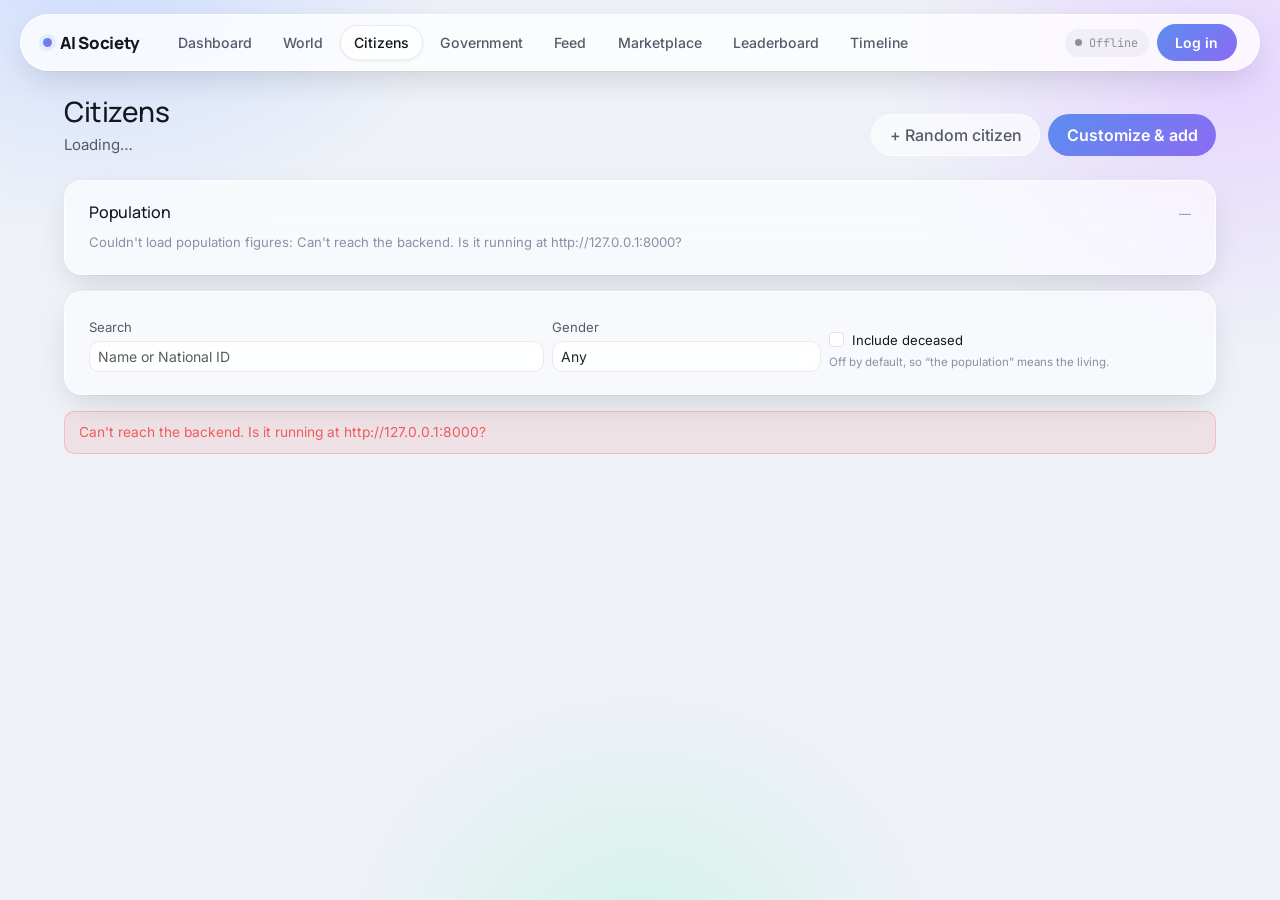
==== commit fb866f17: "Adding features" ====
--- a/frontend/pages/citizens.html
+++ b/frontend/pages/citizens.html
@@ -28,6 +28,53 @@
 
   <div id="citizens-feedback" class="mb-3"></div>
 
+  <!--
+    Demographics strip. "How many men and women are in my society" answered from
+    GET /api/v1/citizens/demographics — counted server side on every request, so
+    it can't drift from the citizens table the way a cached tally would.
+    The gender tiles are rendered FROM the payload's `gender_breakdown`, not from
+    a hardcoded male/female pair, so a gender added backend-side appears here on
+    its own.
+  -->
+  <div class="asim-card mb-3" id="demographics-card">
+    <div class="d-flex justify-content-between align-items-baseline mb-2">
+      <h2 class="h6 mb-0">Population</h2>
+      <span class="text-ink-faint" style="font-size:0.74rem;" id="demo-avg-age">—</span>
+    </div>
+    <div class="row g-3" id="demo-strip">
+      <div class="col-12 text-ink-faint small">Counting…</div>
+    </div>
+  </div>
+
+  <!-- Roster filters. All three are applied server side so `total` and the
+       pagination stay honest — see the note on GET /api/v1/citizens. -->
+  <div class="asim-card mb-3">
+    <div class="row g-2 align-items-end">
+      <div class="col-md-5">
+        <label class="form-label small text-ink-soft mb-1" for="filter-search">Search</label>
+        <input type="text" class="form-control form-control-sm" id="filter-search"
+               maxlength="100" placeholder="Name or National ID" />
+      </div>
+      <div class="col-6 col-md-3">
+        <label class="form-label small text-ink-soft mb-1" for="filter-gender">Gender</label>
+        <select class="form-select form-select-sm" id="filter-gender">
+          <option value="">Any</option>
+        </select>
+      </div>
+      <div class="col-6 col-md-4">
+        <div class="form-check">
+          <input class="form-check-input" type="checkbox" id="filter-include-dead" />
+          <label class="form-check-label small" for="filter-include-dead">
+            Include deceased
+          </label>
+        </div>
+        <div class="text-ink-faint" style="font-size:0.72rem;">
+          Off by default, so “the population” means the living.
+        </div>
+      </div>
+    </div>
+  </div>
+
   <div class="row g-3" id="citizens-grid">
     <div class="col-12 text-ink-faint">Loading citizens…</div>
   </div>
@@ -49,23 +96,43 @@
         <form id="customize-form">
           <div class="row g-2 mb-2">
             <div class="col-8">
-              <label class="form-label small text-ink-soft">Name (optional)</label>
+              <label class="form-label small text-ink-soft" for="cust-name">Name (optional)</label>
               <input type="text" class="form-control" id="cust-name" maxlength="100" placeholder="Randomized if blank" />
             </div>
             <div class="col-4">
-              <label class="form-label small text-ink-soft">Age</label>
+              <label class="form-label small text-ink-soft" for="cust-age">Age</label>
               <input type="number" class="form-control" id="cust-age" min="0" max="120" placeholder="Random" />
+            </div>
+          </div>
+          <div class="row g-2 mb-2">
+            <div class="col-6">
+              <label class="form-label small text-ink-soft" for="cust-gender">Gender</label>
+              <select class="form-select" id="cust-gender">
+                <option value="">Random</option>
+              </select>
+              <div class="form-text" style="font-size:0.72rem;">
+                Picks a matching name if you left the name blank.
+              </div>
+            </div>
+            <div class="col-6">
+              <label class="form-label small text-ink-soft" for="cust-national-id">National ID</label>
+              <input type="text" class="form-control mono" id="cust-national-id"
+                     maxlength="24" pattern="[A-Za-z0-9\-]{3,24}" placeholder="Issued automatically"
+                     title="3–24 characters: letters, digits or dashes" />
+              <div class="form-text" style="font-size:0.72rem;">
+                Leave blank unless you're importing an existing number.
+              </div>
             </div>
           </div>
           <div class="row g-2 mb-3">
             <div class="col-6">
-              <label class="form-label small text-ink-soft">Job</label>
+              <label class="form-label small text-ink-soft" for="cust-job">Job</label>
               <select class="form-select" id="cust-job">
                 <option value="">Random</option>
               </select>
             </div>
             <div class="col-6">
-              <label class="form-label small text-ink-soft">Neighborhood</label>
+              <label class="form-label small text-ink-soft" for="cust-neighborhood">Neighborhood</label>
               <select class="form-select" id="cust-neighborhood">
                 <option value="">Random</option>
               </select>
@@ -87,51 +154,13 @@
   </div>
 </div>
 
-<!-- Citizen detail modal -->
-<div class="modal fade" id="citizen-detail-modal" tabindex="-1">
-  <div class="modal-dialog modal-dialog-scrollable">
-    <div class="modal-content">
-      <div class="modal-header">
-        <h5 class="modal-title font-display" id="detail-citizen-name">—</h5>
-        <button type="button" class="btn-close" data-bs-dismiss="modal"></button>
-      </div>
-      <div class="modal-body">
-        <p class="text-ink-faint small mb-3" id="detail-citizen-meta">—</p>
-
-        <div class="row g-2 mb-3">
-          <div class="col-4">
-            <div class="citizen-modal-stat">
-              <div class="label">Wallet</div>
-              <div class="value" id="detail-wallet">—</div>
-            </div>
-          </div>
-          <div class="col-4">
-            <div class="citizen-modal-stat">
-              <div class="label">Mood</div>
-              <div class="value" id="detail-mood">—</div>
-            </div>
-          </div>
-          <div class="col-4">
-            <div class="citizen-modal-stat">
-              <div class="label">Activity</div>
-              <div class="value" id="detail-activity" style="font-size:0.85rem;">—</div>
-            </div>
-          </div>
-        </div>
-
-        <h6 class="small text-uppercase text-ink-faint mb-2" style="letter-spacing:0.05em;">Recent purchases</h6>
-        <div id="detail-purchases" class="mb-3">
-          <div class="text-ink-faint small">Loading…</div>
-        </div>
-
-        <h6 class="small text-uppercase text-ink-faint mb-2" style="letter-spacing:0.05em;">Recent memories</h6>
-        <div id="detail-memories">
-          <div class="text-ink-faint small">Loading…</div>
-        </div>
-      </div>
-    </div>
-  </div>
-</div>
+<!--
+  There is deliberately NO citizen detail modal here any more. Clicking a card
+  navigates to citizen.html, which is where the profile editor and the danger
+  zone live — a modal would have shown a read-only summary of the same citizen
+  and given two different-looking answers to "open this citizen". The old modal's
+  markup was left behind unfilled by the roster rewrite, so it is gone.
+-->
 
 <script src="https://cdn.jsdelivr.net/npm/bootstrap@5.3.3/dist/js/bootstrap.bundle.min.js"></script>
 <script src="../static/js/config.js"></script>
--- a/frontend/static/css/custom.css
+++ b/frontend/static/css/custom.css
@@ -232,13 +232,19 @@
 .avatar-ring .avatar { border: 2px solid var(--glass-strong); }
 
 /* ---------- Stat cards ---------- */
-
-.stat-card .stat-label {
+/* Deliberately NOT nested under `.stat-card`. These three classes are also used
+   standalone — the citizen profile's happiness/energy/health/mood tiles and the
+   roster's population strip put them straight inside an `.asim-card`, where a
+   `.stat-card .stat-label` selector matched nothing and the labels rendered as
+   plain body text. Anything wanting a smaller number overrides `font-size`
+   inline, which still wins over these. */
+
+.stat-label {
   font-size: 0.7rem; text-transform: uppercase; letter-spacing: 0.09em;
   color: var(--ink-faint); margin-bottom: 0.4rem; font-weight: 600;
 }
-.stat-card .stat-value { font-size: 1.9rem; font-weight: 800; color: var(--ink); line-height: 1.1; font-family: var(--font-display); }
-.stat-card .stat-sub { font-size: 0.78rem; color: var(--ink-faint); margin-top: 0.3rem; }
+.stat-value { font-size: 1.9rem; font-weight: 800; color: var(--ink); line-height: 1.1; font-family: var(--font-display); }
+.stat-sub { font-size: 0.78rem; color: var(--ink-faint); margin-top: 0.3rem; }
 
 /* ---------- Buttons ---------- */
 
@@ -327,6 +333,10 @@
 }
 .timeline-event.category-happiness::before { background: var(--danger); }
 .timeline-event.category-population::before { background: var(--status-working); }
+/* Deaths get a muted slate dot rather than a red one — red already means
+   "happiness crisis", and a death is a fact to record, not an alarm to raise. */
+.timeline-event.category-death::before { background: var(--ink-soft); }
+.timeline-event.category-death .event-title { color: var(--ink-soft); }
 .timeline-event .event-tick { font-family: var(--font-mono); font-size: 0.72rem; color: var(--ink-faint); text-transform: uppercase; letter-spacing: 0.05em; }
 .timeline-event .event-title { font-family: var(--font-display); font-weight: 700; font-size: 1.02rem; margin: 0.15rem 0 0.2rem; }
 .timeline-event .event-desc { font-size: 0.88rem; color: var(--ink-soft); }
@@ -380,9 +390,51 @@
 
 .text-ink-soft { color: var(--ink-soft); }
 .text-ink-faint { color: var(--ink-faint); }
+/* Lets a flex child shrink below its content width so long citizen names
+   ellipsize instead of pushing the buttons in a .product-row off the edge.
+   Bootstrap 5.3 has no min-width utility, hence the one-liner. */
+.min-width-0 { min-width: 0; }
 .text-accent { color: var(--accent-solid); }
 .text-brick, .text-danger-asim { color: var(--danger); }
 .empty-state { text-align: center; padding: 3rem 1rem; color: var(--ink-faint); }
+
+/* ---------- Deceased citizens ---------- */
+/* A death is a fact to record, not an alarm to raise — same reasoning as the
+   slate timeline dot. So the memorial treatment is desaturation and a quiet
+   slate rule, NOT the red used for errors and destructive buttons. Red here
+   would make every dead citizen's page look like something had gone wrong. */
+
+.memorial-banner {
+  background: rgba(84, 91, 104, 0.07);
+  border: 1px solid rgba(84, 91, 104, 0.18);
+  border-left: 3px solid var(--ink-soft);
+  border-radius: var(--radius-sm);
+  padding: 0.8rem 1rem;
+  color: var(--ink-soft);
+}
+.memorial-banner .memorial-title {
+  font-family: var(--font-display);
+  font-weight: 700;
+  letter-spacing: 0.06em;
+  text-transform: uppercase;
+  font-size: 0.72rem;
+  color: var(--ink-soft);
+}
+/* Applied to the header card and citizen cards of the deceased. Grayscale is
+   the whole signal: the avatar loses its color, so a cemetery page reads as one
+   at a glance even before the banner text is read. */
+.is-deceased .avatar,
+.is-deceased .avatar-ring { filter: grayscale(1); }
+.is-deceased .citizen-name, .is-deceased h1 { color: var(--ink-soft); }
+
+/* ---------- Danger zone ---------- */
+/* Tinted rather than outlined so it cannot be mistaken for another content
+   card while scrolling past it. */
+.danger-card {
+  background: linear-gradient(180deg, var(--danger-soft), var(--glass) 60%);
+  border-color: rgba(239, 90, 90, 0.28);
+}
+.danger-card h2 { color: var(--danger); }
 .alert-asim-error {
   background: var(--danger-soft); color: var(--danger);
   border: 1px solid rgba(239, 90, 90, 0.25); border-radius: var(--radius-sm);
